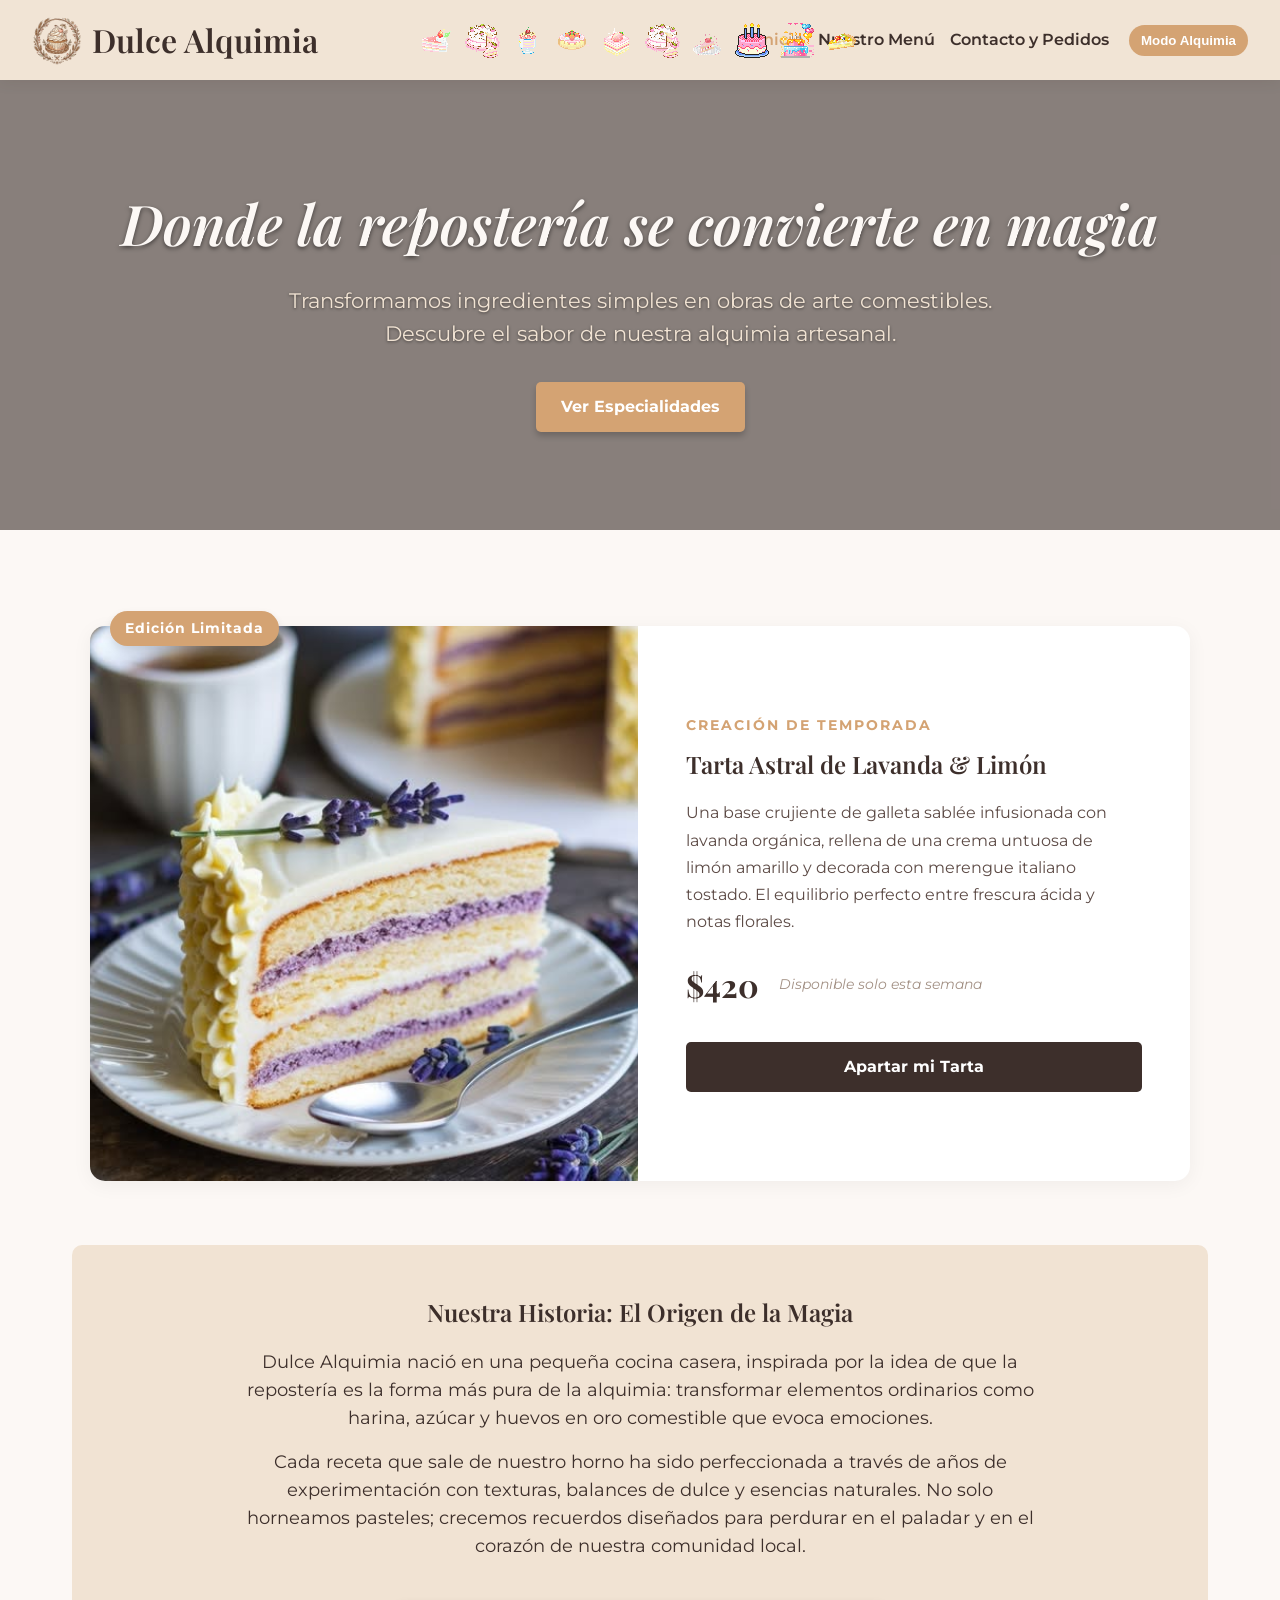
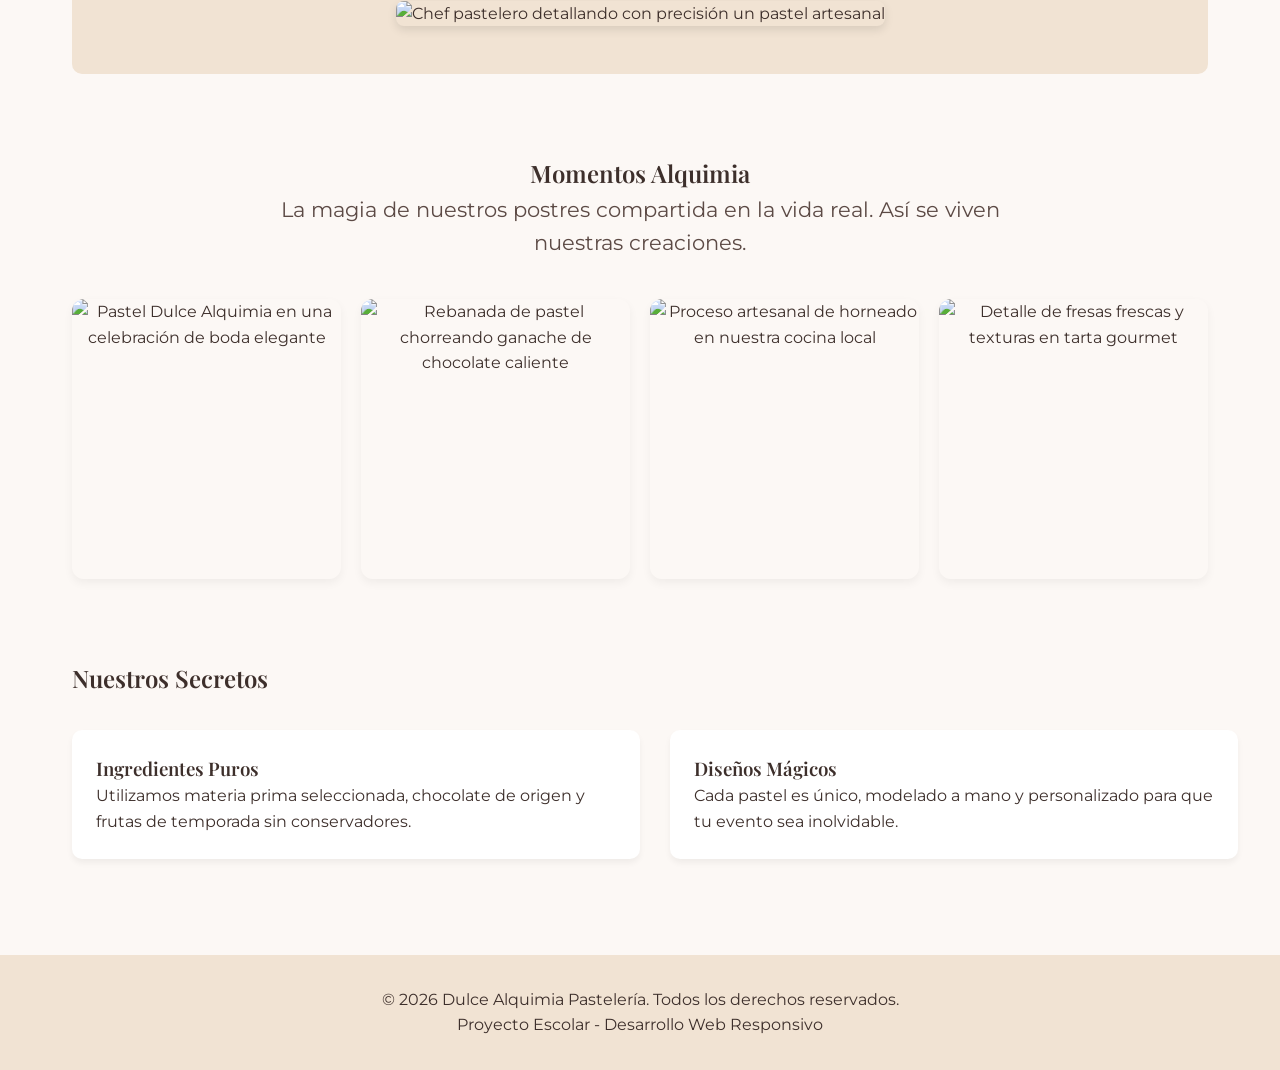
==== index.html @ 3d86c1a0 "Add files via upload" ====
<!DOCTYPE html>
<html lang="es">
<head>
    <meta charset="UTF-8">
    <meta name="viewport" content="width=device-width, initial-scale=1.0">
    <title>Inicio | Dulce Alquimia Pastelería</title>
    <!-- Google Fonts para Accesibilidad y Diseño -->
    <link rel="preconnect" href="https://fonts.googleapis.com">
    <link rel="preconnect" href="https://fonts.gstatic.com" crossorigin>
    <link href="https://fonts.googleapis.com/css2?family=Montserrat:wght@400;600&family=Playfair+Display:ital,wght@0,600;1,400&display=swap" rel="stylesheet">
    <link rel="stylesheet" href="estilos.css">
    <script src="script.js" defer></script>
</head>
<body>

    <!-- Contenedor de fondo limpio para el sitio -->
    <div class="lluvia-postres"></div>

    <header>
        <!-- Bloque Izquierdo: Logotipo -->
        <div class="logo-container">
            <img src="imagenes/logo.png" alt="Logotipo oficial de Dulce Alquimia Pastelería">
            <h1>Dulce Alquimia</h1>
        </div>

        <!-- NUEVO BLOQUE CENTRAL AMPLADO: Vitrina de 10 GIFs locales en la barra -->
        <div class="vitrina-central">
            <img src="imagenes/postre1.gif" alt="Postre animado 1" class="gif-pixel">
            <img src="imagenes/postre2.gif" alt="Postre animado 2" class="gif-pixel">
            <img src="imagenes/postre3.gif" alt="Postre animado 3" class="gif-pixel">
            <img src="imagenes/postre4.gif" alt="Postre animado 4" class="gif-pixel">
            <img src="imagenes/postre5.gif" alt="Postre animado 5" class="gif-pixel">
            <img src="imagenes/postre6.gif" alt="Postre animado 6" class="gif-pixel">
            <img src="imagenes/postre7.gif" alt="Postre animado 7" class="gif-pixel">
            <img src="imagenes/postre8.gif" alt="Postre animado 8" class="gif-pixel">
            <img src="imagenes/postre9.gif" alt="Postre animado 9" class="gif-pixel">
            <img src="imagenes/postre10.gif" alt="Postre animado 10" class="gif-pixel">
        </div>

        <!-- Bloque Derecho: Enlaces de Navegación -->
        <nav>
            <ul>
                <li><a href="index.html" class="active">Inicio</a></li>
                <li><a href="menu.html">Nuestro Menú</a></li>
                <li><a href="contacto.html">Contacto y Pedidos</a></li>
            </ul>
            <button id="toggle-mode" class="btn-mode">Modo Alquimia</button>
        </nav>
    </header>

    <div class="wrapper-contenido">

        <!-- Sección Hero con Efecto Parallax -->
        <section class="hero-background">
            <div class="hero-overlay">
                <h2 class="titulo-encantado">Donde la repostería se convierte en magia</h2>
                <p class="subtitulo">Transformamos ingredientes simples en obras de arte comestibles. Descubre el sabor de nuestra alquimia artesanal.</p>
                <a href="menu.html" class="btn">Ver Especialidades</a>
            </div>
        </section>

        <main>
            <!-- SECCIÓN: EL POSTRE DE LA SEMANA -->
            <section class="postre-semana-container">
                <div class="postre-badge">Edición Limitada</div>
                <div class="postre-semana-card">
                    <div class="postre-semana-img">
                        <img src="imagenes/Tarta Astral de Lavanda y Limón.jpg" alt="Tarta Alquimia de Lavanda y Limón con flores comestibles">
                    </div>
                    <div class="postre-semana-info">
                        <span class="categoria-especial">Creación de Temporada</span>
                        <h2>Tarta Astral de Lavanda & Limón</h2>
                        <p class="descripcion-especial">Una base crujiente de galleta sablée infusionada con lavanda orgánica, rellena de una crema untuosa de limón amarillo y decorada con merengue italiano tostado. El equilibrio perfecto entre frescura ácida y notas florales.</p>
                        <div class="postre-meta">
                            <span class="precio-semana">$420</span>
                            <span class="disponibilidad">Disponible solo esta semana</span>
                        </div>
                        <a href="contacto.html" class="btn-cotizar-especial">Apartar mi Tarta</a>
                    </div>
                </div>
            </section>

            <!-- SECCIÓN HISTORIA -->
            <section class="nuestra-historia">
                <div class="historia-contenido">
                    <h2>Nuestra Historia: El Origen de la Magia</h2>
                    <p>Dulce Alquimia nació en una pequeña cocina casera, inspirada por la idea de que la repostería es la forma más pura de la alquimia: transformar elementos ordinarios como harina, azúcar y huevos en oro comestible que evoca emociones.</p>
                    <p>Cada receta que sale de nuestro horno ha sido perfeccionada a través de años de experimentación con texturas, balances de dulce y esencias naturales. No solo horneamos pasteles; crecemos recuerdos diseñados para perdurar en el paladar y en el corazón de nuestra comunidad local.</p>
                    <img src="https://images.unsplash.com/photo-1605807646983-377bc5a76493?w=1000&auto=format&fit=crop&q=80" alt="Chef pastelero detallando con precisión un pastel artesanal" class="img-historia">
                </div>
            </section>

            <!-- SECCIÓN: MOMENTOS ALQUIMIA -->
            <section class="momentos-seccion">
                <h2>Momentos Alquimia</h2>
                <p class="subtitulo">La magia de nuestros postres compartida en la vida real. Así se viven nuestras creaciones.</p>
                
                <div class="instagram-grid">
                    <div class="insta-item">
                        <img src="https://images.unsplash.com/photo-1516685018646-549198525c1b?w=500&auto=format&fit=crop&q=80" alt="Pastel Dulce Alquimia en una celebración de boda elegante">
                        <div class="insta-overlay">
                            <span>Celebraciones únicas</span>
                        </div>
                    </div>
                    <div class="insta-item">
                        <img src="https://images.unsplash.com/photo-1509440159596-0249088772ff?w=500&auto=format&fit=crop&q=80" alt="Rebanada de pastel chorreando ganache de chocolate caliente">
                        <div class="insta-overlay">
                            <span>Pura tentación</span>
                        </div>
                    </div>
                    <div class="insta-item">
                        <img src="https://images.unsplash.com/photo-1551024601-bec78aea704b?w=500&auto=format&fit=crop&q=80" alt="Proceso artesanal de horneado en nuestra cocina local">
                        <div class="insta-overlay">
                            <span>100% Artesanal</span>
                        </div>
                    </div>
                    <div class="insta-item">
                        <img src="https://images.unsplash.com/photo-1587314168485-3236d6710814?w=500&auto=format&fit=crop&q=80" alt="Detalle de fresas frescas y texturas en tarta gourmet">
                        <div class="insta-overlay">
                            <span>Detalles mágicos</span>
                        </div>
                    </div>
                </div>
            </section>

            <!-- SECCIÓN NUESTROS SECRETOS -->
            <section class="destacados">
                <h2>Nuestros Secretos</h2>
                <div class="grid-destacados">
                    <article class="producto-card">
                        <h3>Ingredientes Puros</h3>
                        <p>Utilizamos materia prima seleccionada, chocolate de origen y frutas de temporada sin conservadores.</p>
                    </article>
                    <article class="producto-card">
                        <h3>Diseños Mágicos</h3>
                        <p>Cada pastel es único, modelado a mano y personalizado para que tu evento sea inolvidable.</p>
                    </article>
                </div>
            </section>
        </main>

    </div>

    <footer>
        <p>&copy; 2026 Dulce Alquimia Pastelería. Todos los derechos reservados.</p>
        <p>Proyecto Escolar - Desarrollo Web Responsivo</p>
    </footer>

</body>
</html>
---- estilos.css ----
/* ==========================================================================
   1. ESTILOS BASE Y TIPOGRAFÍA
   ========================================================================== */
* {
    margin: 0;
    padding: 0;
    box-sizing: border-box;
}

body {
    font-family: 'Montserrat', sans-serif;
    background-color: #fcf8f5; 
    color: #3d2f2b;           
    transition: background-color 0.4s ease, color 0.4s ease;
    line-height: 1.6;
}

h1, h2, h3, h4 {
    font-family: 'Playfair Display', serif;
    font-weight: 600;
}

/* ==========================================================================
   FORZADO DE MODO OSCURO GLOBAL STICKY
   ========================================================================== */
body.dark-mode {
    background-color: #1a1216 !important; 
    color: #f5ebe6 !important;           
}

body.dark-mode header {
    background-color: rgba(45, 31, 39, 0.95) !important; 
}

body.dark-mode nav ul li a {
    color: #f5ebe6 !important;
}

body.dark-mode .btn-mode {
    background-color: #e9c46a !important;
    color: #1a1216 !important;
}

body.dark-mode .gif-pixel {
    opacity: 1;
    filter: drop-shadow(0 0 6px rgba(233, 196, 106, 0.7)); /* Encendido de neón oro en la pasarela */
}

body.dark-mode .nuestra-historia,
body.dark-mode .redes-sociales {
    background-color: #2d1f27 !important;
}

body.dark-mode .producto-card,
body.dark-mode .bloque-info,
body.dark-mode .formulario-contacto,
body.dark-mode .modal-contenido,
body.dark-mode .postre-semana-card {
    background-color: #251b20 !important;
}

body.dark-mode .form-group input, 
body.dark-mode .form-group textarea {
    border: 1px solid #e9c46a !important;
    background-color: #1a1216 !important;
    color: #f5ebe6 !important;
}

body.dark-mode .btn-submit {
    background-color: #e9c46a !important;
    color: #1a1216 !important;
}

body.dark-mode .etiqueta-precio {
    background-color: #e9c46a !important;
    color: #1a1216 !important;
}

body.dark-mode .categoria,
body.dark-mode .categoria-especial {
    background-color: #2d1f27 !important;
    color: #e9c46a !important;
}

body.dark-mode .postre-badge {
    background-color: #e9c46a !important;
    color: #1a1216 !important;
}

body.dark-mode .precio-semana {
    color: #f5ebe6 !important;
}

body.dark-mode .descripcion-especial {
    color: #e2d4cc !important;
}

body.dark-mode .btn-cotizar-especial {
    background-color: #e9c46a !important;
    color: #1a1216 !important;
}

body.dark-mode .btn-cotizar-especial:hover {
    background-color: #f5ebe6 !important;
    color: #1a1216 !important;
}

body.dark-mode .insta-overlay {
    background-color: rgba(26, 18, 22, 0.8) !important;
}

body.dark-mode .insta-overlay span {
    color: #e9c46a !important;
}

body.dark-mode .cerrar-modal {
    color: #f5ebe6 !important;
}

body.dark-mode footer {
    background-color: #2d1f27 !important;
}

body.dark-mode .hero-overlay {
    background-color: rgba(26, 18, 22, 0.7) !important; 
}

body.dark-mode .subtitulo {
    color: #e2d4cc !important;
}

/* ==========================================================================
   2. MENÚ DE NAVEGACIÓN SUPERIOR CON PASARELA CENTRAL DE 10 GIFs PIXELART
   ========================================================================== */
.wrapper-contenido {
    margin-top: 80px;
}

header {
    background-color: rgba(241, 227, 211, 0.95); 
    backdrop-filter: blur(10px); 
    padding: 1rem 2rem;
    display: flex;             
    justify-content: space-between; 
    align-items: center;       
    transition: all 0.4s ease;
    box-shadow: 0 4px 12px rgba(61, 47, 43, 0.08);
    position: fixed;
    top: 0;
    left: 0;
    width: 100%;
    height: 80px;
    z-index: 999;
}

.logo-container {
    display: flex;             
    align-items: center;
    gap: 10px;
}

.logo-container img {
    width: 50px;
    height: 50px;
    object-fit: cover;
    border-radius: 50%;
}


/* --- ARQUITECTURA MAESTRA DE LA REFUERZO CENTRAL DE 10 GIFs --- */
.vitrina-central {
    display: flex;
    justify-content: center;
    align-items: center;
    gap: 10px; /* Estrechamos ligeramente el gap horizontal para encajar las 10 piezas limpiamente */
    position: absolute;
    left: 50%;
    transform: translateX(-50%); 
    height: 100%;
    max-width: 45%; /* Evita que choque con los laterales en pantallas medianas */
    pointer-events: none; 
}

.gif-pixel {
    width: 35px; /* Ajustamos el tamaño a 35px para una visualización perfectamente proporcionada */
    height: 35px;
    object-fit: contain;
    image-rendering: pixelated; 
    opacity: 0.85; 
    transition: all 0.4s ease;
}

/* Ondulación de vaivén escalonada para que los 10 postres bailen armónicamente */
.gif-pixel:nth-child(1)  { animation: flotadoVitrina 3s ease-in-out infinite; }
.gif-pixel:nth-child(2)  { animation: flotadoVitrina 3.2s ease-in-out infinite; animation-delay: 0.2s; }
.gif-pixel:nth-child(3)  { animation: flotadoVitrina 3s ease-in-out infinite; animation-delay: 0.4s; }
.gif-pixel:nth-child(4)  { animation: flotadoVitrina 3.4s ease-in-out infinite; animation-delay: 0.6s; }
.gif-pixel:nth-child(5)  { animation: flotadoVitrina 3s ease-in-out infinite; animation-delay: 0.8s; }
.gif-pixel:nth-child(6)  { animation: flotadoVitrina 3.2s ease-in-out infinite; animation-delay: 1s; }
.gif-pixel:nth-child(7)  { animation: flotadoVitrina 3s ease-in-out infinite; animation-delay: 1.2s; }
.gif-pixel:nth-child(8)  { animation: flotadoVitrina 3.4s ease-in-out infinite; animation-delay: 1.4s; }
.gif-pixel:nth-child(9)  { animation: flotadoVitrina 3s ease-in-out infinite; animation-delay: 1.6s; }
.gif-pixel:nth-child(10) { animation: flotadoVitrina 3.2s ease-in-out infinite; animation-delay: 1.8s; }

@keyframes flotadoVitrina {
    0% { transform: translateY(0px); }
    50% { transform: translateY(5px); }
    100% { transform: translateY(0px); }
}

nav {
    display: flex;             
    align-items: center;
    gap: 20px;
}

nav ul {
    display: flex;             
    list-style: none;
    gap: 15px;
}

nav ul li a {
    text-decoration: none;
    color: #3d2f2b;
    font-weight: 600;
    transition: all 0.4s ease;
}

nav ul li a:hover, nav ul li a.active {
    color: #d4a373; 
}

.btn-mode {
    background-color: #d4a373;
    color: #ffffff;
    border: none;
    padding: 8px 12px;
    border-radius: 20px;
    cursor: pointer;
    font-weight: bold;
    transition: all 0.4s ease;
}

/* ==========================================================================
   3. SECCIÓN HERO CON EFECTO PARALLAX INTERACTIVO
   ========================================================================== */
.hero-background {
    background-image: url('https://images.unsplash.com/photo-1509440159596-0249088772ff?w=1400&auto=format&fit=crop&q=80');
    background-size: cover;
    background-position: center;
    background-attachment: fixed; 
    width: 100%;
    min-height: 450px;
    display: flex;
    align-items: center;
    justify-content: center;
}

.hero-overlay {
    background-color: rgba(61, 47, 43, 0.6); 
    width: 100%;
    height: 100%;
    min-height: 450px;
    display: flex;
    flex-direction: column;
    align-items: center;
    justify-content: center;
    text-align: center;
    padding: 2rem;
}

.titulo-encantado {
    font-size: 3.5rem;
    font-style: italic; 
    color: #fcf8f5; 
    margin-bottom: 1rem;
    text-shadow: 0 2px 4px rgba(0,0,0,0.5);
}

.subtitulo {
    font-size: 1.3rem;
    max-width: 800px;
    margin: 0 auto 2rem auto;
    color: #5c4a45; 
    text-shadow: none; 
}

.hero-overlay .subtitulo {
    color: #f1e3d3;
    text-shadow: 0 1px 3px rgba(0,0,0,0.5);
}

.btn {
    display: inline-block;
    background-color: #d4a373;
    color: #ffffff;
    padding: 12px 25px;
    text-decoration: none;
    border-radius: 5px;
    font-weight: bold;
    transition: all 0.4s ease;
    box-shadow: 0 4px 6px rgba(0,0,0,0.2);
}

.btn:hover {
    opacity: 0.9;
    transform: translateY(-2px);
}

/* ==========================================================================
   4. COMPONENTE: EL POSTRE DE LA SEMANA
   ========================================================================== */
.postre-semana-container {
    position: relative;
    margin: 4rem auto;
    max-width: 1100px;
}

.postre-badge {
    position: absolute;
    top: -15px;
    left: 20px;
    background-color: #d4a373;
    color: #ffffff;
    padding: 6px 15px;
    border-radius: 20px;
    font-weight: bold;
    font-size: 0.9rem;
    z-index: 10;
    box-shadow: 0 4px 8px rgba(0,0,0,0.1);
    letter-spacing: 1px;
}

.postre-semana-card {
    display: flex;
    background-color: #ffffff;
    border-radius: 15px;
    overflow: hidden;
    box-shadow: 0 4px 20px rgba(0,0,0,0.05);
    transition: all 0.4s ease;
}

.postre-semana-img {
    flex: 1.2;
    min-height: 380px;
    overflow: hidden;
}

.postre-semana-img img {
    width: 100%;
    height: 100%;
    object-fit: cover;
    transition: transform 0.6s ease;
}

.postre-semana-card:hover .postre-semana-img img {
    transform: scale(1.05);
}

.postre-semana-info {
    flex: 1;
    padding: 3rem;
    display: flex;
    flex-direction: column;
    justify-content: center;
}

.categoria-especial {
    font-size: 0.85rem;
    text-transform: uppercase;
    color: #d4a373;
    font-weight: bold;
    letter-spacing: 2px;
    margin-bottom: 0.5rem;
}

.descripcion-especial {
    margin: 1rem 0 1.5rem 0;
    color: #5c4a45;
    font-size: 1rem;
    line-height: 1.7;
}

.postre-meta {
    display: flex;
    align-items: center;
    gap: 20px;
    margin-bottom: 2rem;
}

.precio-semana {
    font-size: 2rem;
    font-weight: bold;
    color: #3d2f2b;
    font-family: 'Playfair Display', serif;
}

.disponibilidad {
    font-size: 0.85rem;
    color: #a39185;
    font-style: italic;
}

.btn-cotizar-especial {
    display: inline-block;
    text-align: center;
    background-color: #3d2f2b;
    color: #ffffff;
    text-decoration: none;
    padding: 12px 25px;
    border-radius: 5px;
    font-weight: bold;
    transition: all 0.3s ease;
}

.btn-cotizar-especial:hover {
    background-color: #d4a373;
    transform: translateY(-2px);
}

/* ==========================================================================
   5. COMPONENTE: MOMENTOS ALQUIMIA (GRID ESTILO INSTAGRAM)
   ========================================================================== */
.momentos-seccion {
    margin: 5rem auto;
    max-width: 1200px;
    text-align: center;
}

.instagram-grid {
    display: grid;
    grid-template-columns: repeat(4, 1fr);
    gap: 20px;
    margin-top: 2.5rem;
}

.insta-item {
    position: relative;
    border-radius: 12px;
    overflow: hidden;
    height: 280px;
    box-shadow: 0 4px 10px rgba(0,0,0,0.05);
}

.insta-item img {
    width: 100%;
    height: 100%;
    object-fit: cover;
    transition: transform 0.5s ease;
}

.insta-overlay {
    position: absolute;
    top: 0;
    left: 0;
    width: 100%;
    height: 100%;
    background-color: rgba(61, 47, 43, 0.7);
    display: flex;
    align-items: center;
    justify-content: center;
    opacity: 0;
    transition: opacity 0.4s ease;
    padding: 1rem;
}

.insta-overlay span {
    color: #ffffff;
    font-weight: 600;
    font-size: 1.1rem;
    transform: translateY(20px);
    transition: transform 0.4s ease;
}

.insta-item:hover img {
    transform: scale(1.1);
}

.insta-item:hover .insta-overlay {
    opacity: 1;
}

.insta-item:hover .insta-overlay span {
    transform: translateY(0);
}

/* ==========================================================================
   6. HISTORIA Y SECCIONES INTERNAS
   ========================================================================== */
.nuestra-historia {
    background-color: #f1e3d3;
    padding: 3rem 2rem;
    border-radius: 10px;
    margin: 3rem auto;
    text-align: center;
    max-width: 1200px;
}

.historia-contenido p {
    max-width: 800px;
    margin: 1rem auto;
    font-size: 1.1rem;
}

.img-historia {
    width: 100%;
    max-height: 450px;
    object-fit: cover;
    border-radius: 8px;
    margin-top: 1.5rem;
    box-shadow: 0 4px 10px rgba(0,0,0,0.1);
}

/* ==========================================================================
   7. MAQUETACIÓN CON CSS GRID (Cuadrícula de Catálogo)
   ========================================================================== */
main {
    padding: 2rem;
    max-width: 1200px;
    margin: 0 auto;
}

.productos-container {
    display: grid;            
    grid-template-columns: 50% 50%; 
    gap: 30px;                
    position: relative;
    z-index: 2;
    margin-top: 0 !important;
}

.grid-destacados {
    display: grid;            
    grid-template-columns: 50% 50%; 
    gap: 30px;                
    margin-top: 2rem;
}

.producto-card {
    background-color: #ffffff; 
    border-radius: 10px;
    padding: 1.5rem;
    box-shadow: 0 4px 6px rgba(0,0,0,0.05);
    transition: all 0.4s ease;
}

.img-container {
    position: relative;
    width: 100%;
    height: 250px;
    overflow: hidden; 
    border-radius: 8px;
    margin-bottom: 1rem;
}

.img-container img {
    width: 100%;
    height: 100%;
    object-fit: cover;        
    transition: transform 0.5s ease;
}

.producto-card:hover img {
    transform: scale(1.15); 
}

.producto-card:hover {
    box-shadow: 0 8px 16px rgba(61, 47, 43, 0.2);
    transform: translateY(-5px);
}

.etiqueta-precio {
    position: absolute;
    top: 10px;
    right: 10px;
    background-color: #3d2f2b;
    color: #ffffff;
    padding: 5px 10px;
    border-radius: 20px;
    font-size: 0.9rem;
    font-weight: bold;
}

.categoria {
    display: inline-block;
    font-size: 0.8rem;
    text-transform: uppercase;
    letter-spacing: 1px;
    background-color: #f1e3d3;
    padding: 3px 8px;
    border-radius: 3px;
    margin-bottom: 0.5rem;
    font-weight: 600;
}

.btn-cotizar {
    display: block;
    text-align: center;
    background-color: transparent;
    color: #d4a373;
    border: 2px solid #d4a373;
    padding: 8px;
    border-radius: 5px;
    text-decoration: none;
    margin-top: 1rem;
    font-weight: bold;
    transition: all 0.3s ease;
}

.btn-cotizar:hover {
    background-color: #d4a373;
    color: #ffffff;
}

/* ==========================================================================
   8. FORMULARIO Y CONTACTO LAYOUT
   ========================================================================== */
.contacto-layout {
    display: flex;
    gap: 40px;
    margin-top: 2rem;
}

.info-negocio-col, .formulario-col {
    flex: 1; 
}

.bloque-info {
    background-color: #ffffff;
    padding: 1.5rem;
    border-radius: 10px;
    margin-bottom: 1.5rem;
    box-shadow: 0 4px 6px rgba(0,0,0,0.05);
}

.mapa-contenedor {
    margin-top: 1rem;
    border-radius: 8px;
    overflow: hidden;
    box-shadow: 0 2px 5px rgba(0,0,0,0.1);
}

.grid-redes-mejorado {
    display: flex;
    gap: 15px;
    margin-top: 1rem;
}

.card-red {
    flex: 1;
    text-align: center;
    padding: 20px 15px;
    text-decoration: none;
    color: #ffffff !important;
    font-weight: bold;
    font-size: 1.1rem;
    border-radius: 12px;
    display: flex;
    align-items: center;
    justify-content: center;
    transition: transform 0.4s cubic-bezier(0.175, 0.885, 0.32, 1.275), box-shadow 0.4s ease;
    box-shadow: 0 4px 10px rgba(0,0,0,0.1);
}

.insta { background: linear-gradient(45deg, #f09433 0%, #e6683c 25%, #dc2743 50%, #cc2366 75%, #bc1888 100%); }
.face { background: linear-gradient(135deg, #1877f2 0%, #0d5ec7 100%); }

.card-red:hover {
    transform: translateY(-8px) scale(1.03);
    box-shadow: 0 12px 20px rgba(0, 0, 0, 0.25);
}

.formulario-contacto {
    background-color: #ffffff;
    padding: 2rem;
    border-radius: 10px;
    box-shadow: 0 4px 6px rgba(0,0,0,0.05);
}

.form-group {
    margin-bottom: 1.2rem;
}

.form-group label {
    display: block;
    margin-bottom: 0.5rem;
    font-weight: bold;
}

.form-group input, .form-group textarea {
    width: 100%;
    padding: 10px;
    border: 1px solid #d4a373;
    border-radius: 5px;
    background-color: #fcf8f5;
    color: #3d2f2b;
}

.btn-submit {
    background-color: #d4a373;
    color: #ffffff;
    border: none;
    padding: 12px 20px;
    width: 100%;
    border-radius: 5px;
    cursor: pointer;
    font-size: 1rem;
    font-weight: bold;
}

.alerta-exito {
    background-color: #e8f5e9; 
    color: #2e7d32;           
    padding: 1rem;
    border-left: 5px solid #4caf50;
    border-radius: 4px;
    margin-bottom: 1.5rem;
    text-align: center;
    transition: opacity 0.5s ease;
}

/* ==========================================================================
   9. MODAL INTERACTIVO Y MINI GALERÍA
   ========================================================================== */
.modal-oculto {
    display: none; 
}

.modal-activo {
    display: flex; 
    position: fixed;
    z-index: 1001; 
    left: 0;
    top: 0;
    width: 100%;
    height: 100%;
    background-color: rgba(0,0,0,0.8); 
    align-items: center;
    justify-content: center;
}

.modal-contenido {
    background-color: #ffffff;
    padding: 2rem;
    border-radius: 10px;
    max-width: 500px;
    width: 90%;
    text-align: center;
    position: relative;
    box-shadow: 0 5px 15px rgba(0,0,0,0.3);
}

.cerrar-modal {
    position: absolute;
    top: 10px;
    right: 15px;
    font-size: 2rem;
    cursor: pointer;
    color: #3d2f2b;
    font-weight: bold;
}

#modal-img {
    width: 100%;
    max-height: 250px;
    object-fit: cover;
    border-radius: 8px;
    margin-bottom: 0.5rem;
}

.modal-galeria {
    display: flex;
    justify-content: center;
    gap: 10px;
    margin: 5px 0 15px 0;
}

.modal-galeria img {
    width: 60px;
    height: 60px;
    object-fit: cover;
    border-radius: 4px;
    cursor: pointer;
    border: 2px solid transparent;
    transition: all 0.3s ease;
}

.modal-galeria img:hover {
    border-color: #d4a373;
    transform: scale(1.05);
}

.precio-destacado {
    font-size: 1.5rem;
    color: #d4a373;
    font-weight: bold;
    margin-bottom: 1rem;
}

footer {
    text-align: center;
    padding: 2rem;
    background-color: #f1e3d3;
    margin-top: 4rem;
    transition: all 0.4s ease;
}

/* ==========================================================================
   10. BOTONES DE FILTRO DINÁMICO
   ========================================================================== */
.filtro-categorias {
    display: flex;
    justify-content: center;
    gap: 15px;
    margin: 2rem 0;
    flex-wrap: wrap;
}

.btn-filtro {
    background-color: transparent;
    color: #d4a373;
    border: 2px solid #d4a373;
    padding: 8px 18px;
    border-radius: 25px;
    cursor: pointer;
    font-weight: bold;
    font-family: 'Montserrat', sans-serif;
    transition: all 0.3s ease;
}

.btn-filtro:hover, .btn-filtro.activo {
    background-color: #d4a373;
    color: #ffffff;
    transform: scale(1.05);
}

body.dark-mode .btn-filtro {
    color: #e9c46a;
    border-color: #e9c46a;
}

body.dark-mode .btn-filtro:hover, body.dark-mode .btn-filtro.activo {
    background-color: #e9c46a;
    color: #1a1216;
}

.tarjeta-oculta {
    display: none !important;
}

/* ==========================================================================
   11. FONDO DE PARTÍCULAS ANIMADAS EN CSS PURO (MENÚ.HTML)
   ========================================================================== */
.escenario-animado {
    position: relative;
    width: 100%;
    background-color: #fcf8f5; 
    border-radius: 15px;
    padding: 2rem;
    overflow: hidden;
    transition: background-color 0.4s ease;
}

body.dark-mode .escenario-animado {
    background-color: #1a1216;
}

.particulas-css {
    position: absolute;
    top: 0;
    left: 0;
    width: 100%;
    height: 200%; 
    background-image: 
        radial-gradient(circle, rgba(212, 163, 115, 0.3) 2px, transparent 4px),
        radial-gradient(circle, rgba(233, 196, 106, 0.25) 3px, transparent 6px),
        radial-gradient(circle, rgba(212, 163, 115, 0.15) 1px, transparent 3px);
    background-size: 400px 400px;
    background-position: 0 0, 200px 200px, 100px 300px;
    animation: flotarMagia 25s linear infinite;
    pointer-events: none; 
    z-index: 1;
}

body.dark-mode .particulas-css {
    background-image: 
        radial-gradient(circle, rgba(239, 196, 106, 0.4) 2px, transparent 4px),
        radial-gradient(circle, rgba(245, 235, 230, 0.3) 3px, transparent 6px),
        radial-gradient(circle, rgba(233, 196, 106, 0.2) 1px, transparent 3px);
}

@keyframes flotarMagia {
    from { transform: translateY(0); }
    to { transform: translateY(-400px); }
}

/* ==========================================================================
   12. RESPONSIVIDAD GENERAL (Media Queries)
   ========================================================================== */
@media (max-width: 1050px) {
    .vitrina-central {
        display: none !important; /* Esconde los 10 GIFs en portátiles compactos antes de colisionar */
    }
}

@media (max-width: 900px) {
    .postre-semana-card {
        flex-direction: column;
    }
    .postre-semana-img {
        min-height: 250px;
    }
    .instagram-grid {
        grid-template-columns: repeat(2, 1fr); 
    }
}

@media (max-width: 768px) {
    header {
        flex-direction: column; 
        height: auto; 
        padding: 1rem;
    }
    .wrapper-contenido {
        margin-top: 140px; 
    }
    .contacto-layout {
        flex-direction: column; 
    }
}

@media (max-width: 500px) {
    header {
        position: static; 
    }
    .wrapper-contenido {
        margin-top: 0;
    }
    nav {
        flex-direction: column;
        gap: 10px;
    }
    nav ul {
        flex-direction: column; 
        text-align: center;
    }
    .productos-container, .grid-destacados {
        grid-template-columns: 100%; 
    }
    .titulo-encantado {
        font-size: 2.2rem;
    }
    .instagram-grid {
        grid-template-columns: 100%; 
    }
    .postre-semana-info {
        padding: 1.5rem;
    }
    .hero-background {
        background-attachment: scroll !important; 
    }
}
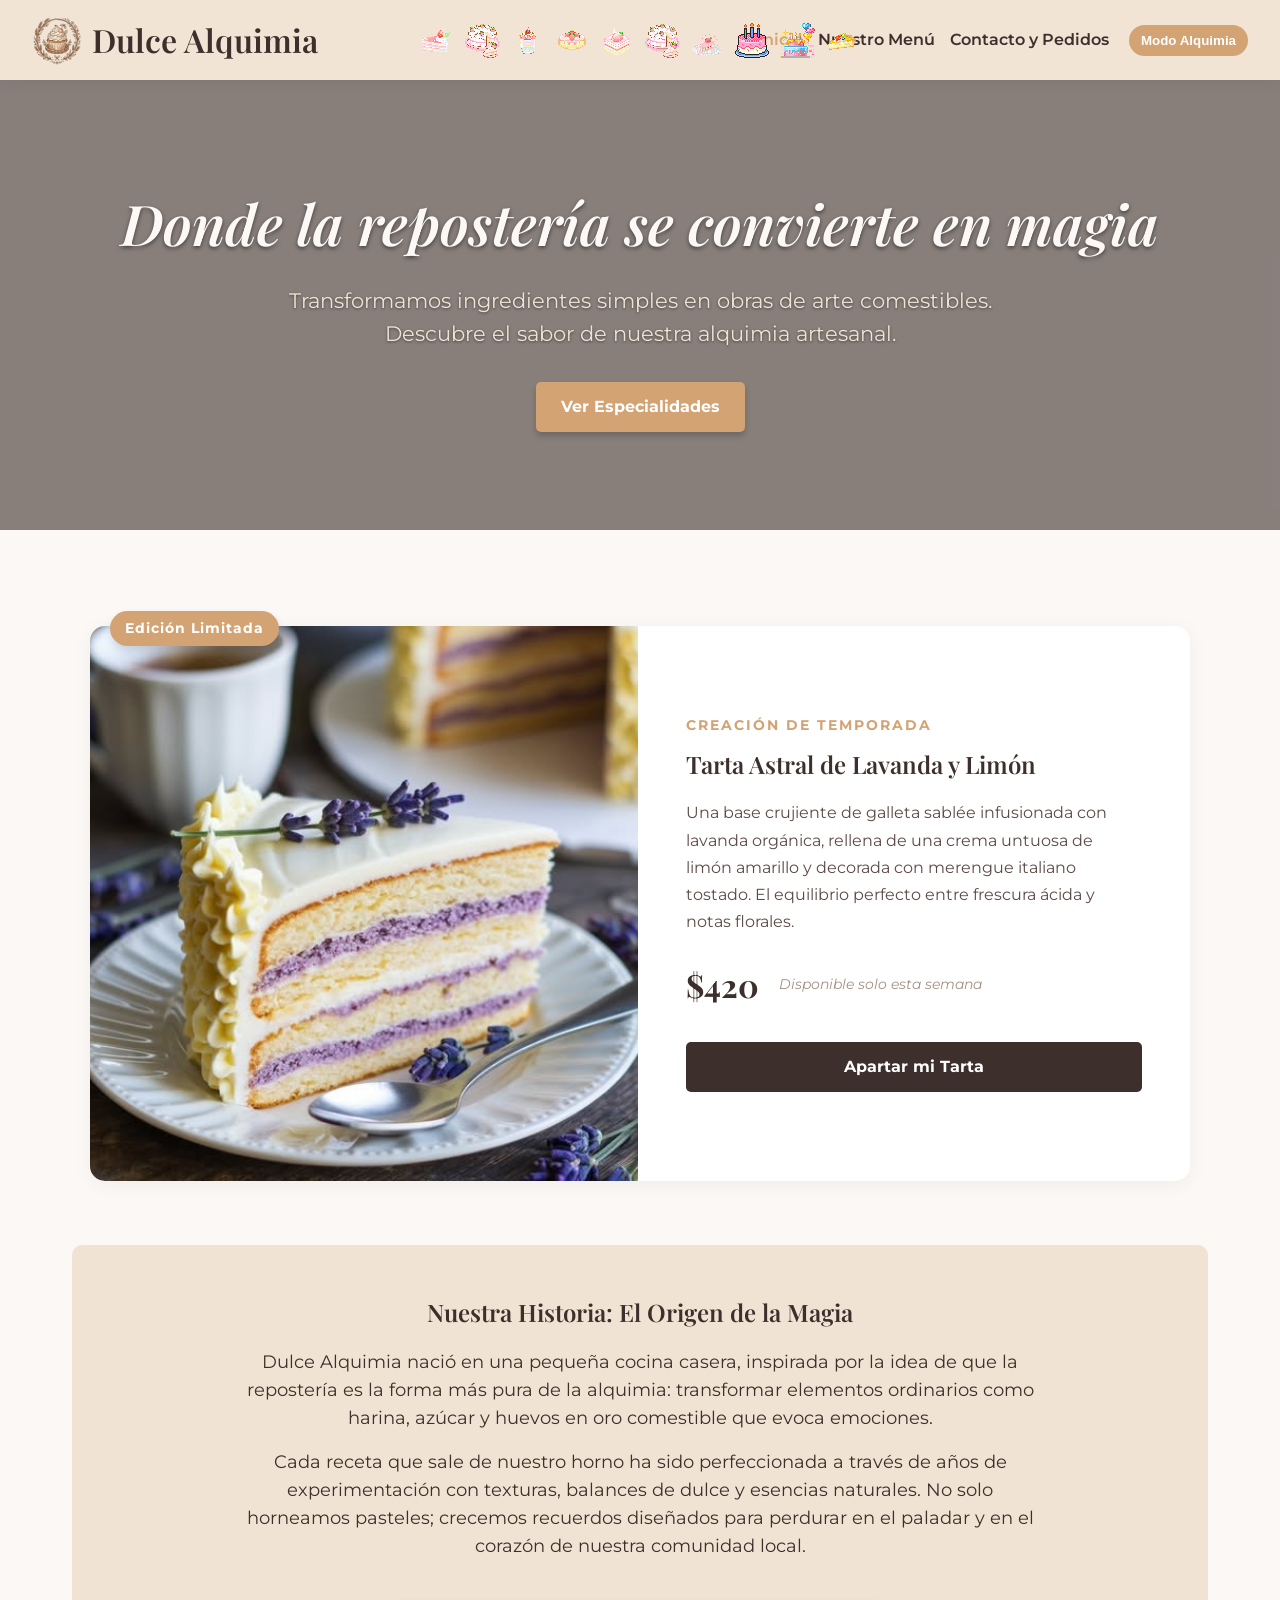
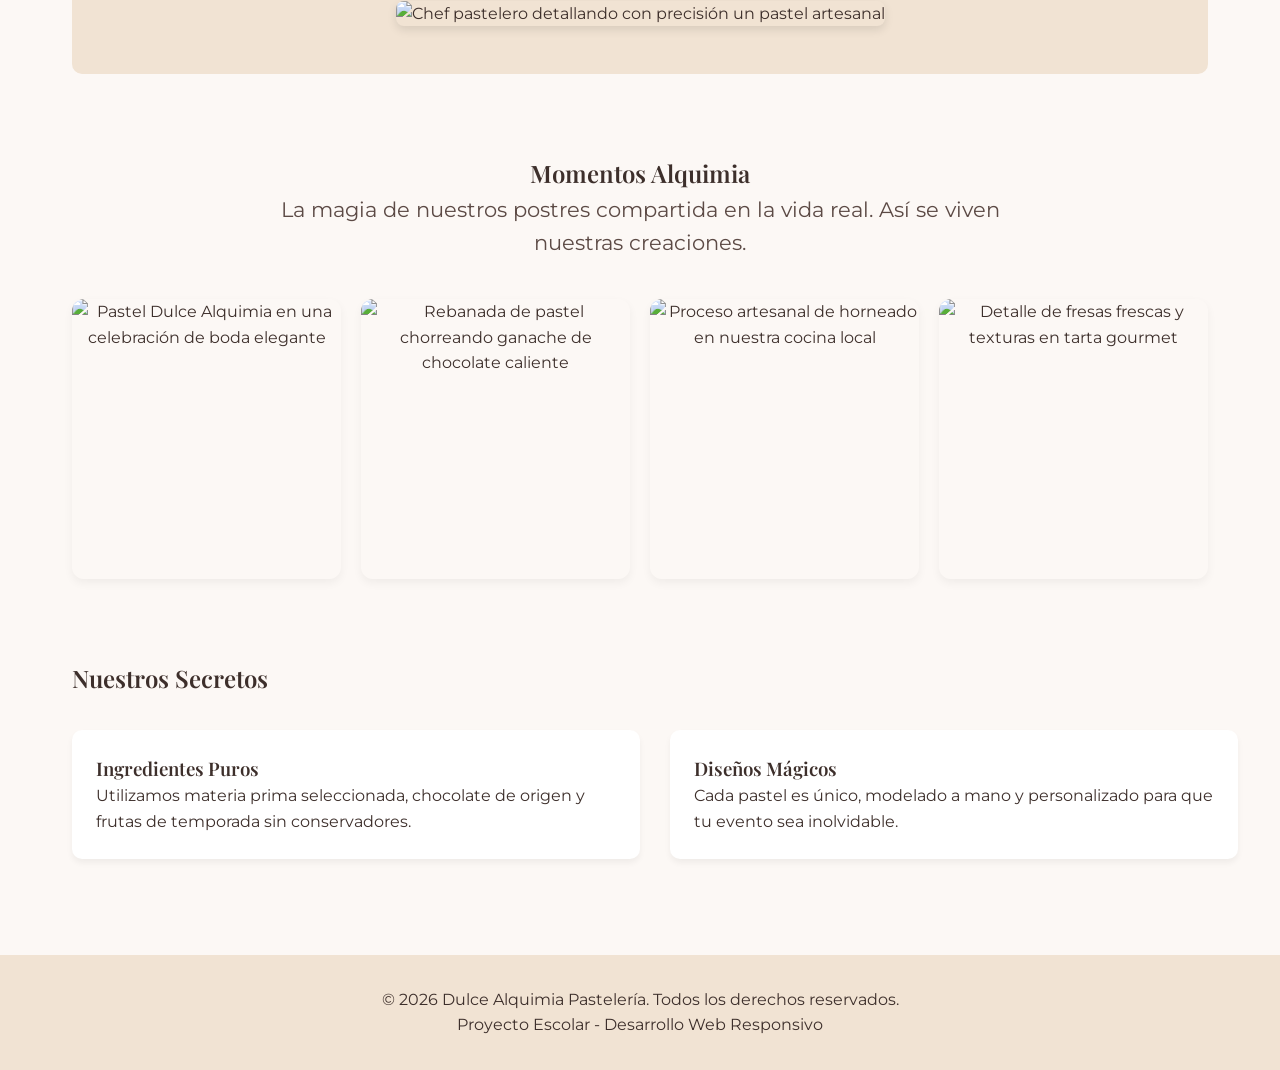
==== commit 1d793ba5: "Add files via upload" ====
--- a/index.html
+++ b/index.html
@@ -2,8 +2,9 @@
 <html lang="es">
 <head>
     <meta charset="UTF-8">
+    <link rel="icon" type="image/png" href="imagenes/logo.png">
     <meta name="viewport" content="width=device-width, initial-scale=1.0">
-    <title>Inicio | Dulce Alquimia Pastelería</title>
+    <title>Dulce Alquimia | Pastelería Mágica</title>
     <!-- Google Fonts para Accesibilidad y Diseño -->
     <link rel="preconnect" href="https://fonts.googleapis.com">
     <link rel="preconnect" href="https://fonts.gstatic.com" crossorigin>
@@ -23,7 +24,7 @@
             <h1>Dulce Alquimia</h1>
         </div>
 
-        <!-- NUEVO BLOQUE CENTRAL AMPLADO: Vitrina de 10 GIFs locales en la barra -->
+        <!-- BLOQUE CENTRAL: Vitrina de 10 GIFs locales en la barra -->
         <div class="vitrina-central">
             <img src="imagenes/postre1.gif" alt="Postre animado 1" class="gif-pixel">
             <img src="imagenes/postre2.gif" alt="Postre animado 2" class="gif-pixel">
@@ -69,7 +70,7 @@
                     </div>
                     <div class="postre-semana-info">
                         <span class="categoria-especial">Creación de Temporada</span>
-                        <h2>Tarta Astral de Lavanda & Limón</h2>
+                        <h2>Tarta Astral de Lavanda y Limón</h2>
                         <p class="descripcion-especial">Una base crujiente de galleta sablée infusionada con lavanda orgánica, rellena de una crema untuosa de limón amarillo y decorada con merengue italiano tostado. El equilibrio perfecto entre frescura ácida y notas florales.</p>
                         <div class="postre-meta">
                             <span class="precio-semana">$420</span>
@@ -90,7 +91,7 @@
                 </div>
             </section>
 
-            <!-- SECCIÓN: MOMENTOS ALQUIMIA -->
+            <!-- SECCIÓN: MOMENTOS ALQUIMIA - GRID ESTILO INSTAGRAM -->
             <section class="momentos-seccion">
                 <h2>Momentos Alquimia</h2>
                 <p class="subtitulo">La magia de nuestros postres compartida en la vida real. Así se viven nuestras creaciones.</p>
--- a/estilos.css
+++ b/estilos.css
@@ -43,7 +43,7 @@
 
 body.dark-mode .gif-pixel {
     opacity: 1;
-    filter: drop-shadow(0 0 6px rgba(233, 196, 106, 0.7)); /* Encendido de neón oro en la pasarela */
+    filter: drop-shadow(0 0 6px rgba(233, 196, 106, 0.7)); 
 }
 
 body.dark-mode .nuestra-historia,
@@ -166,23 +166,22 @@
     border-radius: 50%;
 }
 
-
-/* --- ARQUITECTURA MAESTRA DE LA REFUERZO CENTRAL DE 10 GIFs --- */
+/* Pasarela de 10 GIFs Fijos en Computadora */
 .vitrina-central {
     display: flex;
     justify-content: center;
     align-items: center;
-    gap: 10px; /* Estrechamos ligeramente el gap horizontal para encajar las 10 piezas limpiamente */
+    gap: 10px; 
     position: absolute;
     left: 50%;
     transform: translateX(-50%); 
     height: 100%;
-    max-width: 45%; /* Evita que choque con los laterales en pantallas medianas */
+    max-width: 45%; 
     pointer-events: none; 
 }
 
 .gif-pixel {
-    width: 35px; /* Ajustamos el tamaño a 35px para una visualización perfectamente proporcionada */
+    width: 35px; 
     height: 35px;
     object-fit: contain;
     image-rendering: pixelated; 
@@ -190,7 +189,7 @@
     transition: all 0.4s ease;
 }
 
-/* Ondulación de vaivén escalonada para que los 10 postres bailen armónicamente */
+/* Ondulación independiente */
 .gif-pixel:nth-child(1)  { animation: flotadoVitrina 3s ease-in-out infinite; }
 .gif-pixel:nth-child(2)  { animation: flotadoVitrina 3.2s ease-in-out infinite; animation-delay: 0.2s; }
 .gif-pixel:nth-child(3)  { animation: flotadoVitrina 3s ease-in-out infinite; animation-delay: 0.4s; }
@@ -896,11 +895,11 @@
 }
 
 /* ==========================================================================
-   12. RESPONSIVIDAD GENERAL (Media Queries)
+   12. RESPONSIVIDAD GENERAL CORREGIDA (Media Queries)
    ========================================================================== */
 @media (max-width: 1050px) {
     .vitrina-central {
-        display: none !important; /* Esconde los 10 GIFs en portátiles compactos antes de colisionar */
+        display: none !important; /* Oculta los 10 GIFs en PC pequeñas para evitar colisiones */
     }
 }
 
@@ -933,17 +932,30 @@
 @media (max-width: 500px) {
     header {
         position: static; 
+        height: auto;
+        padding: 1rem;
     }
     .wrapper-contenido {
         margin-top: 0;
     }
     nav {
         flex-direction: column;
-        gap: 10px;
+        gap: 12px;
+        width: 100%;
     }
     nav ul {
         flex-direction: column; 
         text-align: center;
+        gap: 10px;
+        width: 100%;
+    }
+    nav ul li {
+        width: 100%;
+    }
+    nav ul li a {
+        display: block;
+        padding: 6px 0;
+        white-space: nowrap; /* ¡CORRECCIÓN MAESTRA! Evita saltos de renglón y parrafeado en móvil */
     }
     .productos-container, .grid-destacados {
         grid-template-columns: 100%; 
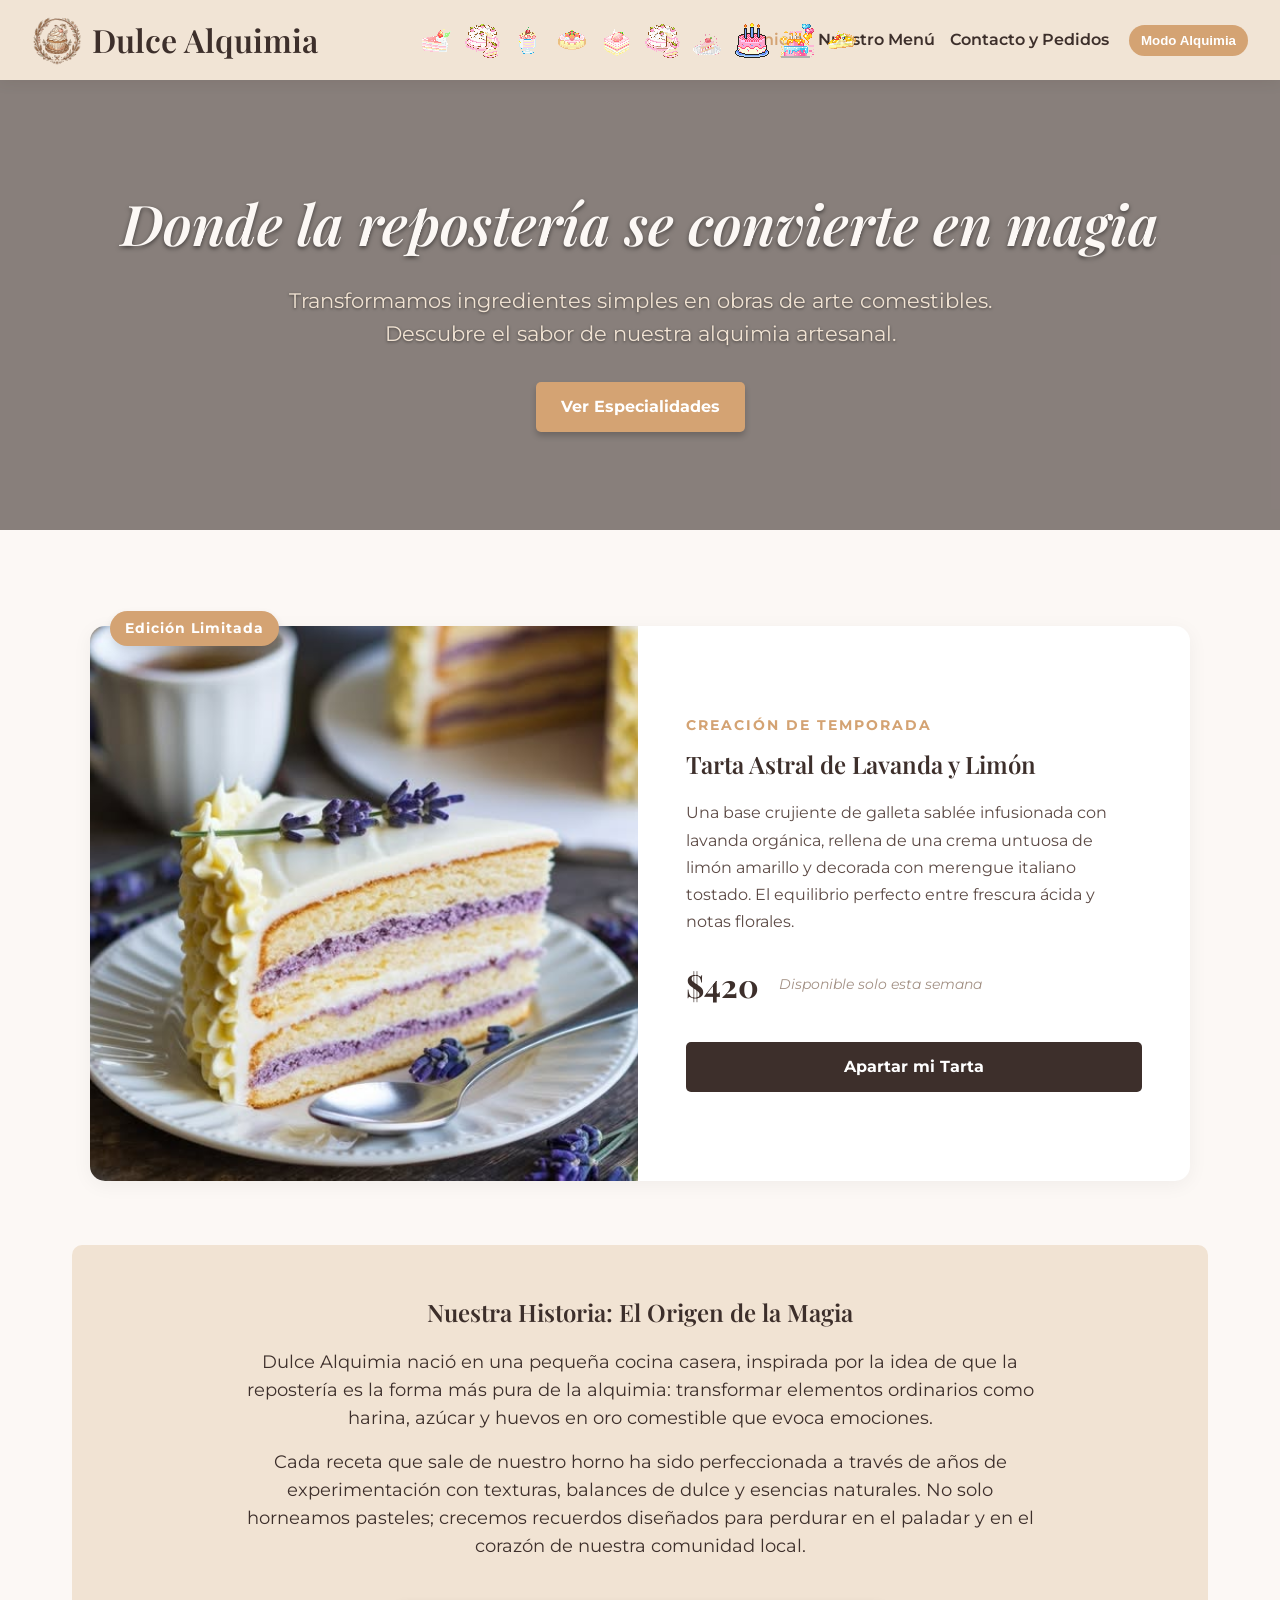
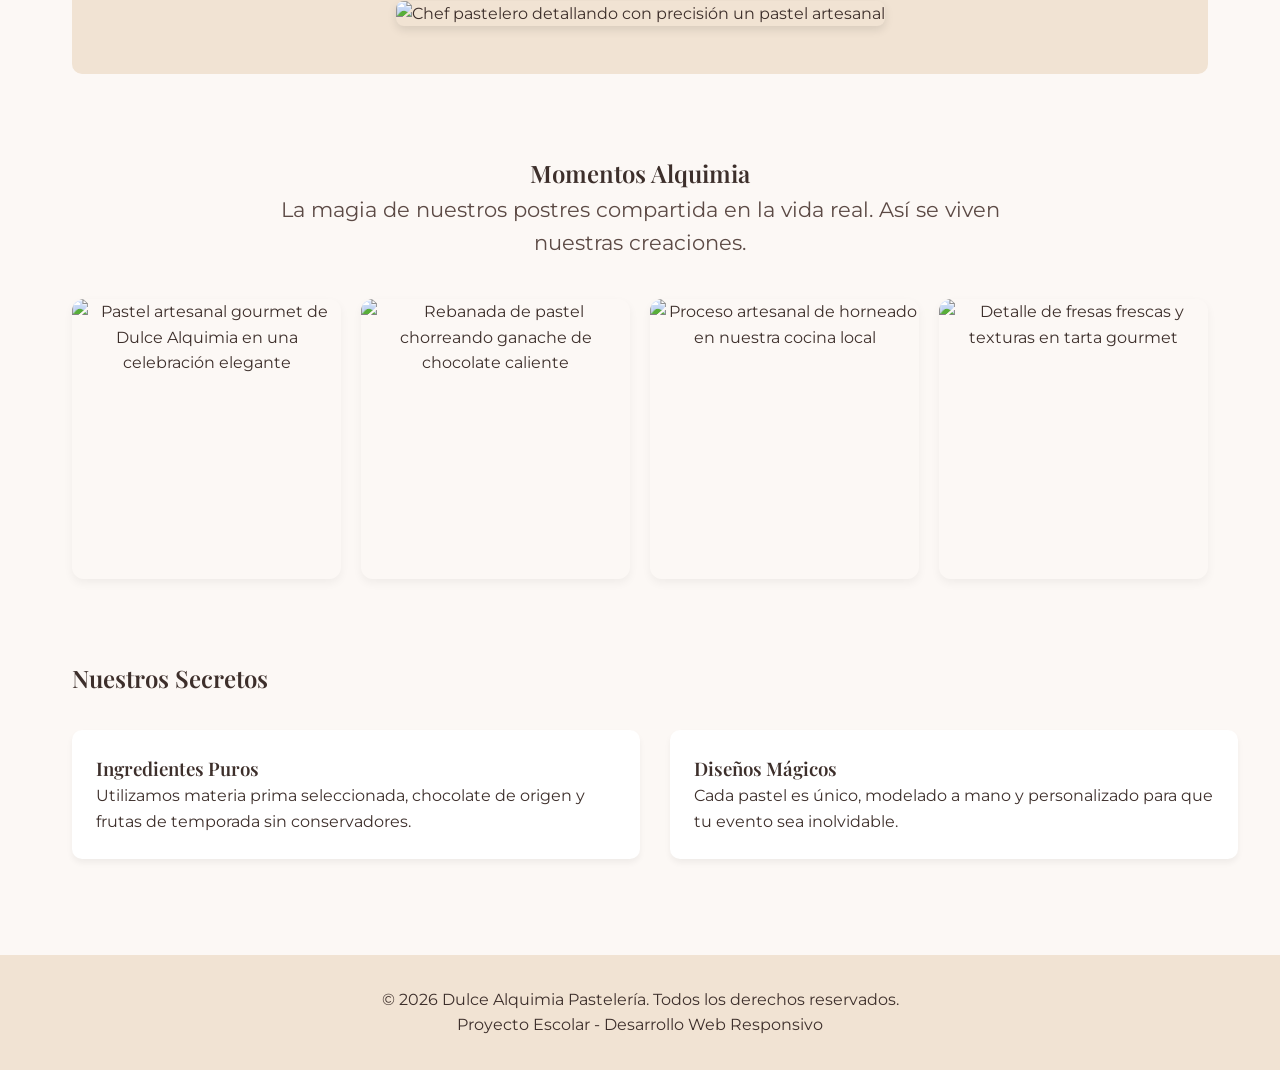
==== commit 2ee1df56: "Add files via upload" ====
--- a/index.html
+++ b/index.html
@@ -91,14 +91,14 @@
                 </div>
             </section>
 
-            <!-- SECCIÓN: MOMENTOS ALQUIMIA - GRID ESTILO INSTAGRAM -->
-            <section class="momentos-seccion">
+            <!-- SECCIÓN: MOMENTOS ALQUIMIA - GRID ESTILO INSTAGRAM (CORREGIDO) -->
+           <section class="momentos-seccion">
                 <h2>Momentos Alquimia</h2>
                 <p class="subtitulo">La magia de nuestros postres compartida en la vida real. Así se viven nuestras creaciones.</p>
                 
                 <div class="instagram-grid">
                     <div class="insta-item">
-                        <img src="https://images.unsplash.com/photo-1516685018646-549198525c1b?w=500&auto=format&fit=crop&q=80" alt="Pastel Dulce Alquimia en una celebración de boda elegante">
+                        <img src="https://images.unsplash.com/photo-1565958011703-44f9829ba187?w=600&auto=format&fit=crop&q=80" alt="Pastel artesanal gourmet de Dulce Alquimia en una celebración elegante">
                         <div class="insta-overlay">
                             <span>Celebraciones únicas</span>
                         </div>
--- a/estilos.css
+++ b/estilos.css
@@ -166,7 +166,6 @@
     border-radius: 50%;
 }
 
-/* Pasarela de 10 GIFs Fijos en Computadora */
 .vitrina-central {
     display: flex;
     justify-content: center;
@@ -189,7 +188,6 @@
     transition: all 0.4s ease;
 }
 
-/* Ondulación independiente */
 .gif-pixel:nth-child(1)  { animation: flotadoVitrina 3s ease-in-out infinite; }
 .gif-pixel:nth-child(2)  { animation: flotadoVitrina 3.2s ease-in-out infinite; animation-delay: 0.2s; }
 .gif-pixel:nth-child(3)  { animation: flotadoVitrina 3s ease-in-out infinite; animation-delay: 0.4s; }
@@ -201,12 +199,6 @@
 .gif-pixel:nth-child(9)  { animation: flotadoVitrina 3s ease-in-out infinite; animation-delay: 1.6s; }
 .gif-pixel:nth-child(10) { animation: flotadoVitrina 3.2s ease-in-out infinite; animation-delay: 1.8s; }
 
-@keyframes flotadoVitrina {
-    0% { transform: translateY(0px); }
-    50% { transform: translateY(5px); }
-    100% { transform: translateY(0px); }
-}
-
 nav {
     display: flex;             
     align-items: center;
@@ -834,16 +826,6 @@
     transform: scale(1.05);
 }
 
-body.dark-mode .btn-filtro {
-    color: #e9c46a;
-    border-color: #e9c46a;
-}
-
-body.dark-mode .btn-filtro:hover, body.dark-mode .btn-filtro.activo {
-    background-color: #e9c46a;
-    color: #1a1216;
-}
-
 .tarjeta-oculta {
     display: none !important;
 }
@@ -859,10 +841,6 @@
     padding: 2rem;
     overflow: hidden;
     transition: background-color 0.4s ease;
-}
-
-body.dark-mode .escenario-animado {
-    background-color: #1a1216;
 }
 
 .particulas-css {
@@ -882,11 +860,13 @@
     z-index: 1;
 }
 
-body.dark-mode .particulas-css {
-    background-image: 
-        radial-gradient(circle, rgba(239, 196, 106, 0.4) 2px, transparent 4px),
-        radial-gradient(circle, rgba(245, 235, 230, 0.3) 3px, transparent 6px),
-        radial-gradient(circle, rgba(233, 196, 106, 0.2) 1px, transparent 3px);
+/* ==========================================================================
+   12. AISLAMIENTO ABSOLUTO DE ANIMACIONES (CERO ERRORES EN EN VALIDADOR)
+   ========================================================================== */
+@keyframes flotadoVitrina {
+    0% { transform: translateY(0px); }
+    50% { transform: translateY(5px); }
+    100% { transform: translateY(0px); }
 }
 
 @keyframes flotarMagia {
@@ -895,15 +875,19 @@
 }
 
 /* ==========================================================================
-   12. RESPONSIVIDAD GENERAL CORREGIDA (Media Queries)
+   13. RESPONSIVIDAD GENERAL ACTUALIZADA Y MEJORADA
    ========================================================================== */
 @media (max-width: 1050px) {
     .vitrina-central {
-        display: none !important; /* Oculta los 10 GIFs en PC pequeñas para evitar colisiones */
-    }
-}
-
+        display: none !important; /* Resguardo básico */
+    }
+}
+
+/* NUEVA PROTECCIÓN INTEGRAL: Bloquea los GIFs en horizontal de celulares y tabletas compactas */
 @media (max-width: 900px) {
+    .vitrina-central {
+        display: none !important; /* Desaparece la pasarela para evitar que se encime sobre el logo */
+    }
     .postre-semana-card {
         flex-direction: column;
     }
@@ -955,7 +939,7 @@
     nav ul li a {
         display: block;
         padding: 6px 0;
-        white-space: nowrap; /* ¡CORRECCIÓN MAESTRA! Evita saltos de renglón y parrafeado en móvil */
+        white-space: nowrap !important; /* ¡MÁXIMA PRIORIDAD! Candado absoluto para una sola línea en luz y sombra */
     }
     .productos-container, .grid-destacados {
         grid-template-columns: 100%; 
